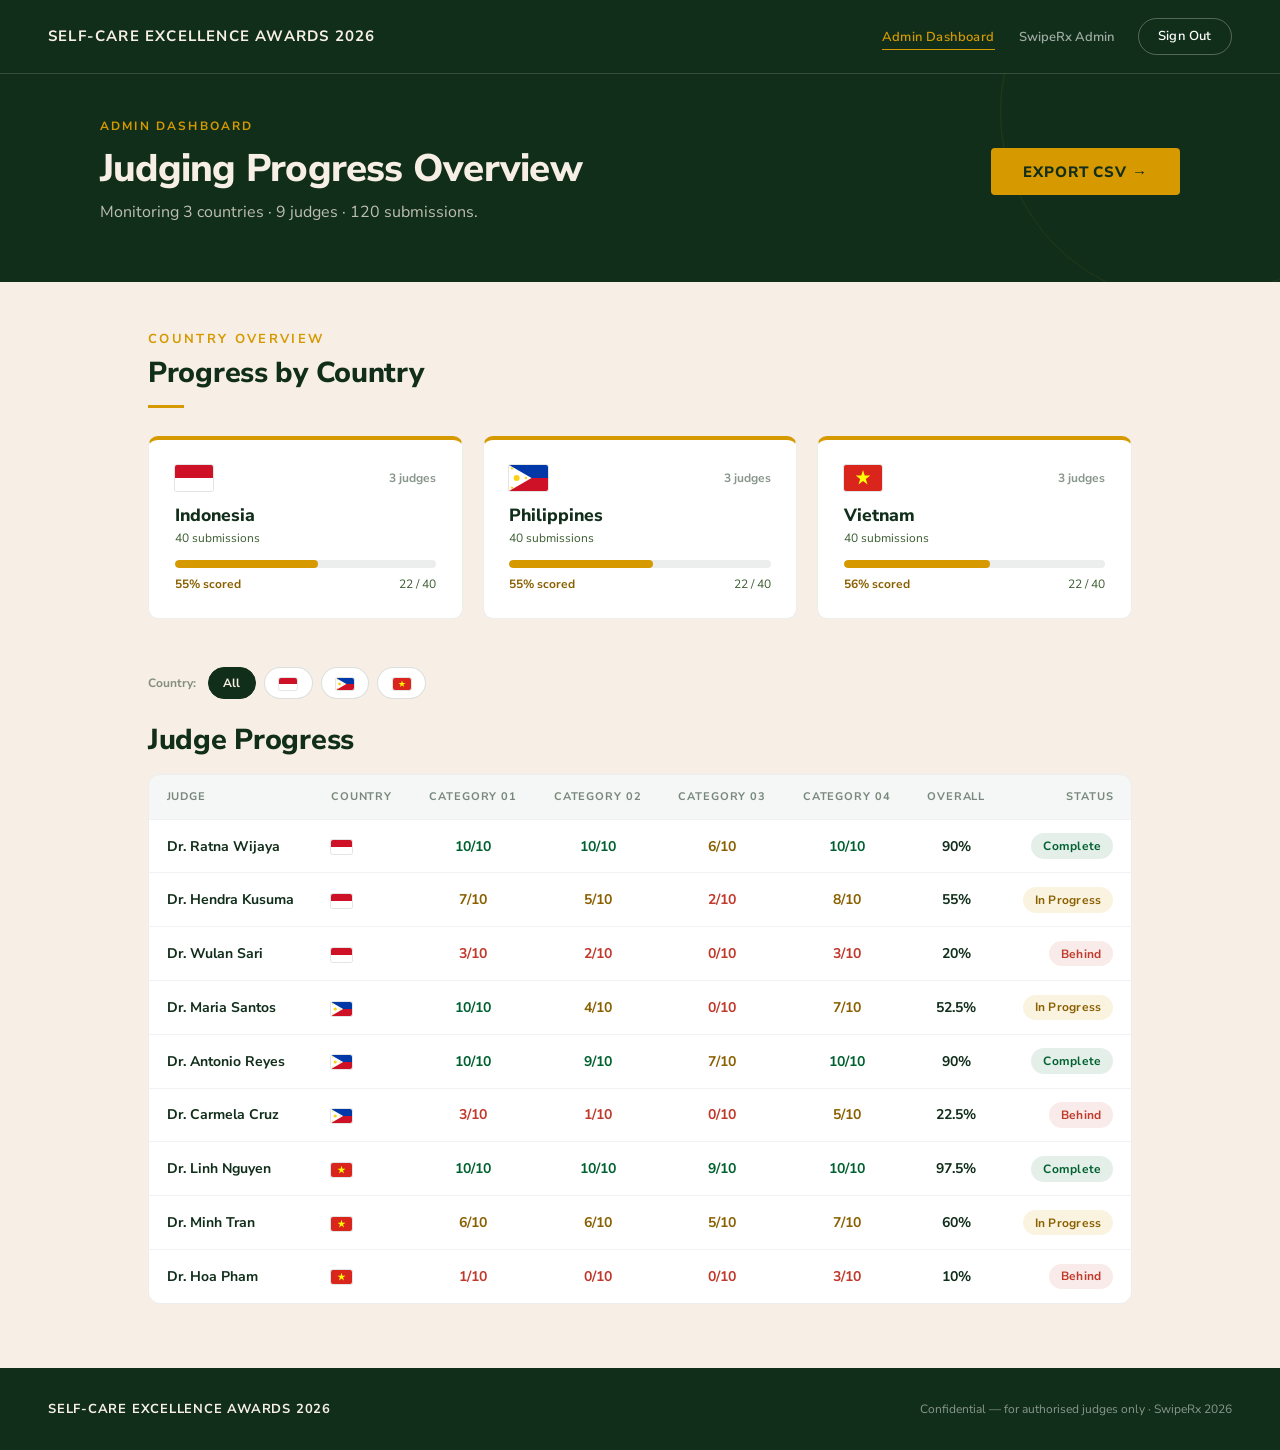
==== admin-dashboard.html @ a1e9dae6 "Initial commit" ====
<!DOCTYPE html>
<html lang="en">
<head>
<meta charset="UTF-8" />
<meta name="viewport" content="width=device-width, initial-scale=1.0" />
<title>Admin Dashboard | Self-Care Excellence Awards 2026</title>
<link href="https://fonts.googleapis.com/css2?family=Nunito+Sans:ital,opsz,wght@0,6..12,300;0,6..12,400;0,6..12,600;0,6..12,700;0,6..12,800;1,6..12,300;1,6..12,400&display=swap" rel="stylesheet">
<link rel="stylesheet" href="assets/css/style.css" />
<style>
  .country-summary-card .flag-row { display: flex; align-items: center; justify-content: space-between; margin-bottom: 0.75rem; }
  .country-summary-card .flag { font-size: 1.6rem; }
  .country-summary-card .judges { font-size: 12px; font-weight: 700; color: rgba(17,46,26,0.5); }
  .country-summary-card h3 { font-size: 1.1rem; font-weight: 800; color: var(--forest); margin-bottom: 0.2rem; }
  .country-summary-card .subs { font-size: 12px; color: var(--body-text); margin-bottom: 0.9rem; }
  .country-summary-card .stat-row { display: flex; justify-content: space-between; font-size: 12px; margin-top: 0.5rem; }
  .cat-cell { font-weight: 700; text-align: center; }
  .table-scroll-hint { display: none; font-size: 12px; font-weight: 700; color: var(--gold); margin-bottom: 0.6rem; }
  @media (max-width: 900px) {
    .table-scroll-hint { display: block; }
  }
</style>
</head>
<body>

<div id="sessionBanner" class="session-banner" style="display:none;">
  Session expired — please sign in again.
</div>

<!-- NAV -->
<nav id="top">
  <a href="admin-dashboard.html" class="nav-logo">Self-Care Excellence Awards 2026</a>
  <button class="nav-hamburger" aria-label="Toggle navigation" aria-expanded="false">
    <span></span><span></span><span></span>
  </button>
  <ul class="nav-links">
    <li><a href="admin-dashboard.html" class="active">Admin Dashboard</a></li>
    <li><span class="nav-meta">SwipeRx Admin</span></li>
    <li><a href="index.html" class="btn-outline-light">Sign Out</a></li>
  </ul>
</nav>

<!-- PAGE HERO -->
<section class="page-hero">
  <div class="page-hero-inner flex-between" style="flex-wrap:wrap; gap:1.5rem;">
    <div>
      <p class="page-hero-label">Admin Dashboard</p>
      <h1 class="page-hero-title">Judging Progress Overview</h1>
      <p class="page-hero-sub">Monitoring 3 countries · 9 judges · 120 submissions.</p>
    </div>
    <button id="exportCsvBtn" class="btn-primary">Export CSV →</button>
  </div>
</section>

<main class="page-body">
  <div class="container">

    <!-- Country summary cards -->
    <p class="section-label">Country Overview</p>
    <h2 class="section-title">Progress by Country</h2>
    <div class="section-divider"></div>

    <div class="grid-3" style="margin-bottom: 3rem;">
      <div class="card card-accent country-summary-card">
        <div class="flag-row">
          <span class="flag flag-icon flag-id"></span>
          <span class="judges">3 judges</span>
        </div>
        <h3>Indonesia</h3>
        <p class="subs">40 submissions</p>
        <div class="progress-track"><div class="progress-fill" style="width:55%; background:var(--gold);"></div></div>
        <div class="stat-row">
          <span style="color:#8a6000; font-weight:700;">55% scored</span>
          <span class="text-muted">22 / 40</span>
        </div>
      </div>

      <div class="card card-accent country-summary-card">
        <div class="flag-row">
          <span class="flag flag-icon flag-ph"></span>
          <span class="judges">3 judges</span>
        </div>
        <h3>Philippines</h3>
        <p class="subs">40 submissions</p>
        <div class="progress-track"><div class="progress-fill" style="width:55%; background:var(--gold);"></div></div>
        <div class="stat-row">
          <span style="color:#8a6000; font-weight:700;">55% scored</span>
          <span class="text-muted">22 / 40</span>
        </div>
      </div>

      <div class="card card-accent country-summary-card">
        <div class="flag-row">
          <span class="flag flag-icon flag-vn"></span>
          <span class="judges">3 judges</span>
        </div>
        <h3>Vietnam</h3>
        <p class="subs">40 submissions</p>
        <div class="progress-track"><div class="progress-fill" style="width:56%; background:var(--gold);"></div></div>
        <div class="stat-row">
          <span style="color:#8a6000; font-weight:700;">56% scored</span>
          <span class="text-muted">22 / 40</span>
        </div>
      </div>
    </div>

    <!-- Filters -->
    <div style="display:flex; flex-wrap:wrap; gap:2rem; margin-bottom:1.5rem;">
      <div class="filter-group" data-filter-group>
        <span class="filter-group-label">Country:</span>
        <button data-filter-chip class="filter-chip is-active">All</button>
        <button data-filter-chip class="filter-chip"><span class="flag-icon flag-id"></span></button>
        <button data-filter-chip class="filter-chip"><span class="flag-icon flag-ph"></span></button>
        <button data-filter-chip class="filter-chip"><span class="flag-icon flag-vn"></span></button>
      </div>
    </div>

    <!-- Judge progress table -->
    <h2 class="section-title" style="margin-bottom:1rem;">Judge Progress</h2>
    <p class="table-scroll-hint">Scroll table sideways to see all columns →</p>
    <div class="table-wrap">
      <table class="data-table" style="min-width:820px;">
        <thead>
          <tr>
            <th>Judge</th>
            <th>Country</th>
            <th style="text-align:center;">Category 01</th>
            <th style="text-align:center;">Category 02</th>
            <th style="text-align:center;">Category 03</th>
            <th style="text-align:center;">Category 04</th>
            <th style="text-align:center;">Overall</th>
            <th style="text-align:right;">Status</th>
          </tr>
        </thead>
        <tbody>
          <tr>
            <td style="font-weight:700;">Dr. Ratna Wijaya</td>
            <td><span class="flag-icon flag-id"></span></td>
            <td class="cat-cell" style="color:var(--forest-light);">10/10</td>
            <td class="cat-cell" style="color:var(--forest-light);">10/10</td>
            <td class="cat-cell" style="color:#8a6000;">6/10</td>
            <td class="cat-cell" style="color:var(--forest-light);">10/10</td>
            <td class="cat-cell">90%</td>
            <td style="text-align:right;"><span class="status-pill complete">Complete</span></td>
          </tr>
          <tr>
            <td style="font-weight:700;">Dr. Hendra Kusuma</td>
            <td><span class="flag-icon flag-id"></span></td>
            <td class="cat-cell" style="color:#8a6000;">7/10</td>
            <td class="cat-cell" style="color:#8a6000;">5/10</td>
            <td class="cat-cell" style="color:var(--error);">2/10</td>
            <td class="cat-cell" style="color:#8a6000;">8/10</td>
            <td class="cat-cell">55%</td>
            <td style="text-align:right;"><span class="status-pill progress">In Progress</span></td>
          </tr>
          <tr>
            <td style="font-weight:700;">Dr. Wulan Sari</td>
            <td><span class="flag-icon flag-id"></span></td>
            <td class="cat-cell" style="color:var(--error);">3/10</td>
            <td class="cat-cell" style="color:var(--error);">2/10</td>
            <td class="cat-cell" style="color:var(--error);">0/10</td>
            <td class="cat-cell" style="color:var(--error);">3/10</td>
            <td class="cat-cell">20%</td>
            <td style="text-align:right;"><span class="status-pill behind">Behind</span></td>
          </tr>
          <tr>
            <td style="font-weight:700;">Dr. Maria Santos</td>
            <td><span class="flag-icon flag-ph"></span></td>
            <td class="cat-cell" style="color:var(--forest-light);">10/10</td>
            <td class="cat-cell" style="color:#8a6000;">4/10</td>
            <td class="cat-cell" style="color:var(--error);">0/10</td>
            <td class="cat-cell" style="color:#8a6000;">7/10</td>
            <td class="cat-cell">52.5%</td>
            <td style="text-align:right;"><span class="status-pill progress">In Progress</span></td>
          </tr>
          <tr>
            <td style="font-weight:700;">Dr. Antonio Reyes</td>
            <td><span class="flag-icon flag-ph"></span></td>
            <td class="cat-cell" style="color:var(--forest-light);">10/10</td>
            <td class="cat-cell" style="color:var(--forest-light);">9/10</td>
            <td class="cat-cell" style="color:#8a6000;">7/10</td>
            <td class="cat-cell" style="color:var(--forest-light);">10/10</td>
            <td class="cat-cell">90%</td>
            <td style="text-align:right;"><span class="status-pill complete">Complete</span></td>
          </tr>
          <tr>
            <td style="font-weight:700;">Dr. Carmela Cruz</td>
            <td><span class="flag-icon flag-ph"></span></td>
            <td class="cat-cell" style="color:var(--error);">3/10</td>
            <td class="cat-cell" style="color:var(--error);">1/10</td>
            <td class="cat-cell" style="color:var(--error);">0/10</td>
            <td class="cat-cell" style="color:#8a6000;">5/10</td>
            <td class="cat-cell">22.5%</td>
            <td style="text-align:right;"><span class="status-pill behind">Behind</span></td>
          </tr>
          <tr>
            <td style="font-weight:700;">Dr. Linh Nguyen</td>
            <td><span class="flag-icon flag-vn"></span></td>
            <td class="cat-cell" style="color:var(--forest-light);">10/10</td>
            <td class="cat-cell" style="color:var(--forest-light);">10/10</td>
            <td class="cat-cell" style="color:var(--forest-light);">9/10</td>
            <td class="cat-cell" style="color:var(--forest-light);">10/10</td>
            <td class="cat-cell">97.5%</td>
            <td style="text-align:right;"><span class="status-pill complete">Complete</span></td>
          </tr>
          <tr>
            <td style="font-weight:700;">Dr. Minh Tran</td>
            <td><span class="flag-icon flag-vn"></span></td>
            <td class="cat-cell" style="color:#8a6000;">6/10</td>
            <td class="cat-cell" style="color:#8a6000;">6/10</td>
            <td class="cat-cell" style="color:#8a6000;">5/10</td>
            <td class="cat-cell" style="color:#8a6000;">7/10</td>
            <td class="cat-cell">60%</td>
            <td style="text-align:right;"><span class="status-pill progress">In Progress</span></td>
          </tr>
          <tr>
            <td style="font-weight:700;">Dr. Hoa Pham</td>
            <td><span class="flag-icon flag-vn"></span></td>
            <td class="cat-cell" style="color:var(--error);">1/10</td>
            <td class="cat-cell" style="color:var(--error);">0/10</td>
            <td class="cat-cell" style="color:var(--error);">0/10</td>
            <td class="cat-cell" style="color:var(--error);">3/10</td>
            <td class="cat-cell">10%</td>
            <td style="text-align:right;"><span class="status-pill behind">Behind</span></td>
          </tr>
        </tbody>
      </table>
    </div>
  </div>
</main>

<!-- Export toast -->
<div id="toast" class="toast">
  <span class="check">✓</span> CSV export downloaded.
</div>

<footer>
  <div class="footer-logo">Self-Care Excellence Awards 2026</div>
  <div class="footer-note">Confidential — for authorised judges only · SwipeRx 2026</div>
</footer>

<script src="assets/js/nav.js"></script>
<script src="assets/js/admin.js"></script>
</body>
</html>
---- assets/css/style.css ----
/* ==========================================================================
   Self-Care Excellence Awards 2026 — Judging Microsite
   Shared stylesheet — matches the World Pharmacists Day 2026 brand system
   (see PNG WDP ID reference site: Nunito Sans, forest/cream/gold palette)
   ========================================================================== */

*,
*::before,
*::after {
  box-sizing: border-box;
  margin: 0;
  padding: 0;
}

:root {
  --forest: #112E1A;
  --sage: #ffffff;
  --cream: #f7efe6;
  --gold: #d69900;
  --forest-light: #006130;
  --forest-mid: #003d1c;
  --body-text: #3a5c30;
  --error: #c0392b;
}

html {
  scroll-behavior: smooth;
}

body {
  font-family: 'Nunito Sans', sans-serif;
  background: var(--cream);
  color: var(--forest);
  overflow-x: hidden;
}

h1, h2, h3, h4 {
  font-family: 'Nunito Sans', sans-serif;
}

a {
  color: inherit;
}

/* ==========================================================================
   NAV
   ========================================================================== */

nav {
  position: fixed;
  top: 0;
  left: 0;
  right: 0;
  z-index: 100;
  display: flex;
  align-items: center;
  justify-content: space-between;
  flex-wrap: wrap;
  padding: 1.1rem 3rem;
  background: var(--forest);
  border-bottom: 0.5px solid rgba(255, 255, 255, 0.15);
}

.nav-logo {
  font-size: 15px;
  font-weight: 700;
  color: var(--cream);
  letter-spacing: 0.08em;
  text-transform: uppercase;
  text-decoration: none;
}

.nav-links {
  display: flex;
  align-items: center;
  gap: 1.5rem;
  list-style: none;
}

.nav-links a {
  font-size: 13px;
  font-weight: 600;
  color: var(--sage);
  text-decoration: none;
  letter-spacing: 0.03em;
  transition: color 0.2s;
  white-space: nowrap;
}

.nav-links a:hover {
  color: var(--gold);
}

.nav-links a.active {
  color: var(--gold);
  border-bottom: 1px solid var(--gold);
  padding-bottom: 3px;
}

.nav-meta {
  font-size: 13px;
  font-weight: 600;
  color: rgba(255, 255, 255, 0.6);
  white-space: nowrap;
}

.nav-pill {
  display: inline-flex;
  align-items: center;
  gap: 0.4rem;
  font-size: 13px;
  font-weight: 700;
  color: var(--cream);
  background: rgba(255, 255, 255, 0.08);
  border: 1px solid rgba(255, 255, 255, 0.15);
  padding: 0.4rem 0.9rem;
  border-radius: 100px;
  white-space: nowrap;
}

.nav-hamburger {
  display: none;
  flex-direction: column;
  gap: 5px;
  background: none;
  border: none;
  cursor: pointer;
  padding: 4px;
  z-index: 101;
}

.nav-hamburger span {
  display: block;
  width: 24px;
  height: 2px;
  background: var(--cream);
  border-radius: 2px;
  transition: transform 0.25s ease, opacity 0.25s ease;
}

nav.nav-open .nav-hamburger span:nth-child(1) {
  transform: translateY(7px) rotate(45deg);
}

nav.nav-open .nav-hamburger span:nth-child(2) {
  opacity: 0;
  transform: scaleX(0);
}

nav.nav-open .nav-hamburger span:nth-child(3) {
  transform: translateY(-7px) rotate(-45deg);
}

/* ==========================================================================
   SESSION BANNER
   ========================================================================== */

.session-banner {
  position: fixed;
  top: 0;
  left: 0;
  right: 0;
  z-index: 200;
  background: var(--error);
  color: #fff;
  text-align: center;
  font-size: 13px;
  font-weight: 700;
  padding: 0.6rem 1rem;
}

body.has-banner nav {
  top: 34px;
}

/* ==========================================================================
   PAGE HERO BAND (forest header for interior pages)
   ========================================================================== */

.page-hero {
  margin-top: 62px;
  background: var(--forest);
  padding: 3.5rem 3rem;
  position: relative;
  overflow: hidden;
}

.page-hero::before {
  content: '';
  position: absolute;
  top: -140px;
  right: -100px;
  width: 380px;
  height: 380px;
  border-radius: 50%;
  border: 1px solid rgba(214, 153, 0, 0.1);
  pointer-events: none;
}

.page-hero-inner {
  max-width: 1080px;
  margin: 0 auto;
  position: relative;
  z-index: 1;
}

.page-hero-label {
  font-size: 12px;
  font-weight: 700;
  letter-spacing: 0.18em;
  text-transform: uppercase;
  color: var(--gold);
  margin-bottom: 0.75rem;
}

.page-hero-title {
  font-size: clamp(1.6rem, 3.2vw, 2.4rem);
  font-weight: 800;
  color: var(--cream);
  letter-spacing: -0.02em;
  line-height: 1.2;
  margin-bottom: 0.5rem;
}

.page-hero-sub {
  font-size: 1rem;
  color: rgba(247, 239, 230, 0.75);
  max-width: 640px;
  line-height: 1.6;
}

/* ==========================================================================
   SHELL / CONTAINER
   ========================================================================== */

.container {
  max-width: 1080px;
  margin: 0 auto;
  padding: 0 3rem;
}

main.page-body {
  padding: 3rem 0 4rem;
}

.section-label {
  font-size: 13px;
  font-weight: 700;
  letter-spacing: 0.18em;
  text-transform: uppercase;
  color: var(--gold);
  margin-bottom: 0.5rem;
}

.section-title {
  font-size: clamp(1.35rem, 2.6vw, 1.8rem);
  font-weight: 800;
  color: var(--forest);
  letter-spacing: -0.01em;
  line-height: 1.2;
}

.section-divider {
  width: 36px;
  height: 3px;
  background: var(--gold);
  margin: 0.9rem 0 1.75rem;
}

/* ==========================================================================
   BUTTONS
   ========================================================================== */

.btn-primary {
  display: inline-flex;
  align-items: center;
  justify-content: center;
  gap: 0.5rem;
  background: var(--gold);
  color: var(--forest);
  font-family: 'Nunito Sans', sans-serif;
  font-size: 15px;
  font-weight: 800;
  letter-spacing: 0.06em;
  text-transform: uppercase;
  padding: 0.85rem 2rem;
  border-radius: 4px;
  border: none;
  text-decoration: none;
  cursor: pointer;
  transition: background 0.18s, transform 0.15s;
}

.btn-primary:hover {
  background: #e5a800;
  transform: translateY(-2px);
}

.btn-primary:disabled {
  opacity: 0.45;
  cursor: not-allowed;
  transform: none;
}

.btn-submit {
  display: inline-flex;
  align-items: center;
  justify-content: center;
  gap: 0.5rem;
  background: var(--forest);
  color: var(--sage);
  font-family: 'Nunito Sans', sans-serif;
  font-size: 15px;
  font-weight: 700;
  letter-spacing: 0.03em;
  padding: 0.85rem 2rem;
  border: none;
  border-radius: 8px;
  cursor: pointer;
  text-decoration: none;
  transition: background 0.2s, transform 0.15s;
}

.btn-submit:hover {
  background: var(--forest-light);
  transform: translateY(-1px);
}

.btn-submit:disabled {
  opacity: 0.45;
  cursor: not-allowed;
  transform: none;
  background: var(--forest);
}

.btn-outline {
  display: inline-flex;
  align-items: center;
  justify-content: center;
  gap: 0.5rem;
  background: transparent;
  color: var(--forest);
  font-family: 'Nunito Sans', sans-serif;
  font-size: 14px;
  font-weight: 700;
  padding: 0.8rem 1.6rem;
  border: 1.5px solid rgba(17, 46, 26, 0.2);
  border-radius: 8px;
  text-decoration: none;
  cursor: pointer;
  transition: border-color 0.18s, background 0.18s;
}

.btn-saved {
  display: inline-flex;
  align-items: center;
  justify-content: center;
  gap: 0.5rem;
  background: rgba(0, 97, 48, 0.1);
  color: var(--forest-light);
  font-family: 'Nunito Sans', sans-serif;
  font-size: 15px;
  font-weight: 800;
  padding: 0.85rem 2rem;
  border: 1.5px solid rgba(0, 97, 48, 0.3);
  border-radius: 8px;
  cursor: default;
}

[data-scoring-form] input:disabled,
[data-scoring-form] textarea:disabled {
  opacity: 0.55;
  cursor: not-allowed;
}

.btn-outline:hover {
  border-color: var(--forest);
  background: rgba(17, 46, 26, 0.04);
}

.btn-outline-light {
  display: inline-block;
  background: transparent;
  color: var(--cream);
  font-family: 'Nunito Sans', sans-serif;
  font-size: 13px;
  font-weight: 700;
  padding: 0.55rem 1.2rem;
  border-radius: 100px;
  text-decoration: none;
  border: 1px solid rgba(246, 239, 229, 0.3);
  transition: border-color 0.18s, background 0.18s;
}

.btn-outline-light:hover {
  border-color: rgba(246, 239, 229, 0.6);
  background: rgba(246, 239, 229, 0.06);
}

.btn-danger {
  display: inline-flex;
  align-items: center;
  justify-content: center;
  background: var(--error);
  color: #fff;
  font-family: 'Nunito Sans', sans-serif;
  font-size: 14px;
  font-weight: 700;
  padding: 0.8rem 1.6rem;
  border: none;
  border-radius: 8px;
  cursor: pointer;
  transition: background 0.18s;
}

.btn-danger:hover {
  background: #a5301f;
}

.btn-block {
  width: 100%;
}

/* ==========================================================================
   BADGES / PILLS
   ========================================================================== */

.badge-cat {
  display: inline-flex;
  align-items: center;
  gap: 0.35rem;
  font-size: 11px;
  font-weight: 800;
  letter-spacing: 0.1em;
  text-transform: uppercase;
  color: var(--forest);
  background: var(--gold);
  padding: 0.32rem 0.85rem;
  border-radius: 100px;
  white-space: nowrap;
}

.badge-cat.special {
  background: var(--forest);
  color: var(--cream);
}

.badge-entry {
  display: inline-flex;
  align-items: center;
  font-size: 11px;
  font-weight: 700;
  letter-spacing: 0.06em;
  text-transform: uppercase;
  color: var(--forest);
  background: rgba(17, 46, 26, 0.06);
  padding: 0.32rem 0.85rem;
  border-radius: 100px;
  white-space: nowrap;
}

.status-pill {
  display: inline-flex;
  align-items: center;
  gap: 0.45rem;
  font-size: 12px;
  font-weight: 700;
  letter-spacing: 0.02em;
  padding: 0.3rem 0.75rem;
  border-radius: 100px;
}

.status-dot {
  width: 8px;
  height: 8px;
  border-radius: 50%;
  display: inline-block;
  flex-shrink: 0;
}

.status-pill.complete { color: var(--forest-light); background: rgba(0, 97, 48, 0.1); }
.status-pill.complete .status-dot { background: var(--forest-light); }

.status-pill.progress { color: #8a6000; background: rgba(214, 153, 0, 0.12); }
.status-pill.progress .status-dot { background: var(--gold); }

.status-pill.behind { color: var(--error); background: rgba(192, 57, 43, 0.1); }
.status-pill.behind .status-dot { background: var(--error); }

.toggle-pill {
  display: inline-flex;
  align-items: center;
  gap: 0.4rem;
  padding: 0.3rem 0.85rem;
  border-radius: 100px;
  font-size: 12px;
  font-weight: 700;
}

.toggle-pill.is-yes {
  background: rgba(0, 97, 48, 0.1);
  color: var(--forest-light);
}

.toggle-pill.is-no {
  background: rgba(192, 57, 43, 0.1);
  color: var(--error);
}

/* ==========================================================================
   CARDS
   ========================================================================== */

.card {
  background: #fff;
  border: 1px solid rgba(17, 46, 26, 0.08);
  border-radius: 12px;
  padding: 1.6rem;
}

.card-accent {
  border-top: 4px solid var(--gold);
  border-radius: 10px;
}

.card-lift {
  opacity: 0;
  transform: translateY(16px);
  transition: opacity 0.45s ease, transform 0.45s ease, box-shadow 0.2s;
}

.card-lift.visible {
  opacity: 1;
  transform: translateY(0);
}

.card-lift:hover {
  box-shadow: 0 8px 28px rgba(17, 46, 26, 0.12);
}

/* ==========================================================================
   FORM FIELDS (matches contact-us.html)
   ========================================================================== */

.form-group {
  display: flex;
  flex-direction: column;
  gap: 0.4rem;
}

.form-group label {
  font-size: 13px;
  font-weight: 700;
  color: var(--forest);
  letter-spacing: 0.02em;
}

.form-group label .req {
  color: var(--gold);
  margin-left: 2px;
}

.form-group input,
.form-group select,
.form-group textarea {
  font-family: 'Nunito Sans', sans-serif;
  font-size: 14.5px;
  color: var(--forest);
  background: var(--cream);
  border: 1.5px solid rgba(17, 46, 26, 0.18);
  border-radius: 8px;
  padding: 0.7rem 1rem;
  outline: none;
  transition: border-color 0.2s, box-shadow 0.2s, background 0.2s;
  width: 100%;
}

.form-group input::placeholder,
.form-group textarea::placeholder {
  color: rgba(17, 46, 26, 0.35);
}

.form-group input:focus,
.form-group select:focus,
.form-group textarea:focus {
  border-color: var(--gold);
  box-shadow: 0 0 0 3px rgba(214, 153, 0, 0.15);
  background: #fff;
}

.form-group textarea {
  resize: vertical;
  min-height: 110px;
}

.form-group textarea.field-invalid {
  border-color: var(--error);
  background: rgba(192, 57, 43, 0.04);
}

.form-hint-error {
  font-size: 12px;
  color: var(--error);
  font-weight: 600;
}

/* ==========================================================================
   RANGE SLIDER (score inputs)
   ========================================================================== */

input[type="range"] {
  -webkit-appearance: none;
  appearance: none;
  width: 100%;
  height: 6px;
  border-radius: 999px;
  background: rgba(17, 46, 26, 0.08);
  outline: none;
}

input[type="range"].slider-fill {
  background: linear-gradient(
    to right,
    var(--gold) 0%,
    var(--gold) var(--fill, 50%),
    rgba(17, 46, 26, 0.08) var(--fill, 50%),
    rgba(17, 46, 26, 0.08) 100%
  );
}

input[type="range"]::-webkit-slider-thumb {
  -webkit-appearance: none;
  appearance: none;
  width: 20px;
  height: 20px;
  border-radius: 50%;
  background: var(--gold);
  border: 3px solid #fff;
  box-shadow: 0 1px 4px rgba(17, 46, 26, 0.3);
  cursor: pointer;
  transition: transform 0.15s ease, background 0.15s ease;
}

input[type="range"]::-webkit-slider-thumb:hover {
  background: #e5a800;
  transform: scale(1.1);
}

input[type="range"]::-moz-range-thumb {
  width: 20px;
  height: 20px;
  border-radius: 50%;
  background: var(--gold);
  border: 3px solid #fff;
  box-shadow: 0 1px 4px rgba(17, 46, 26, 0.3);
  cursor: pointer;
}

input[type="range"]::-moz-range-track {
  height: 6px;
  border-radius: 999px;
  background: rgba(17, 46, 26, 0.08);
}

.score-number {
  font-family: 'Nunito Sans', sans-serif;
  width: 56px;
  flex-shrink: 0;
  text-align: center;
  font-size: 14.5px;
  color: var(--forest);
  background: var(--cream);
  border: 1.5px solid rgba(17, 46, 26, 0.18);
  border-radius: 8px;
  padding: 0.5rem 0.4rem;
  outline: none;
  transition: border-color 0.2s, box-shadow 0.2s, background 0.2s;
}

.score-number:focus {
  border-color: var(--gold);
  box-shadow: 0 0 0 3px rgba(214, 153, 0, 0.15);
  background: #fff;
}

/* ==========================================================================
   PROGRESS BAR
   ========================================================================== */

.progress-track {
  width: 100%;
  height: 8px;
  border-radius: 999px;
  background: rgba(17, 46, 26, 0.08);
  overflow: hidden;
}

.progress-fill {
  height: 100%;
  border-radius: 999px;
  transition: width 0.4s ease;
}

/* ==========================================================================
   TABLE
   ========================================================================== */

.table-wrap {
  overflow-x: auto;
  border: 1px solid rgba(17, 46, 26, 0.08);
  border-radius: 12px;
  background: #fff;
}

table.data-table {
  width: 100%;
  border-collapse: collapse;
  font-size: 14px;
}

table.data-table thead {
  background: rgba(17, 46, 26, 0.04);
}

table.data-table th {
  text-align: left;
  font-size: 11px;
  font-weight: 700;
  letter-spacing: 0.08em;
  text-transform: uppercase;
  color: rgba(17, 46, 26, 0.55);
  padding: 0.9rem 1.1rem;
  white-space: nowrap;
}

table.data-table td {
  padding: 0.85rem 1.1rem;
  border-top: 1px solid rgba(17, 46, 26, 0.06);
  color: var(--forest);
}

table.data-table tbody tr:hover {
  background: rgba(214, 153, 0, 0.05);
}

.font-mono-code {
  font-family: 'Courier New', monospace;
  letter-spacing: 0.02em;
}

.text-muted {
  color: var(--body-text);
}

/* ==========================================================================
   MODAL
   ========================================================================== */

.modal-backdrop {
  position: fixed;
  inset: 0;
  z-index: 300;
  background: rgba(17, 46, 26, 0.6);
  display: none;
  align-items: center;
  justify-content: center;
  padding: 1rem;
}

.modal-backdrop.open {
  display: flex;
}

.modal-panel {
  background: #fff;
  border-radius: 16px;
  padding: 2rem;
  max-width: 400px;
  width: 100%;
  box-shadow: 0 4px 32px rgba(17, 46, 26, 0.2);
  animation: modal-in 0.18s ease;
}

@keyframes modal-in {
  from { opacity: 0; transform: translateY(8px) scale(0.98); }
  to { opacity: 1; transform: translateY(0) scale(1); }
}

.modal-panel h3 {
  font-size: 1.15rem;
  font-weight: 800;
  color: var(--forest);
  margin-bottom: 0.5rem;
}

.modal-panel p {
  font-size: 0.95rem;
  color: var(--body-text);
  line-height: 1.6;
  margin-bottom: 1.5rem;
}

.modal-actions {
  display: flex;
  gap: 0.75rem;
  justify-content: flex-end;
}

/* ==========================================================================
   TOAST
   ========================================================================== */

.toast {
  position: fixed;
  bottom: 1.5rem;
  right: 1.5rem;
  z-index: 300;
  display: none;
  align-items: center;
  gap: 0.6rem;
  background: var(--forest);
  color: var(--cream);
  font-size: 14px;
  font-weight: 700;
  padding: 0.85rem 1.4rem;
  border-radius: 100px;
  box-shadow: 0 4px 20px rgba(17, 46, 26, 0.35);
  animation: toast-in 0.25s ease;
}

.toast.open {
  display: inline-flex;
}

.toast .check {
  color: var(--gold);
}

@keyframes toast-in {
  from { opacity: 0; transform: translateY(12px); }
  to { opacity: 1; transform: translateY(0); }
}

/* ==========================================================================
   NOTICE BANNERS (anonymisation / unblinding)
   ========================================================================== */

.notice {
  border-radius: 8px;
  padding: 0.9rem 1.1rem;
  font-size: 13px;
  line-height: 1.6;
  display: flex;
  align-items: flex-start;
  gap: 0.6rem;
}

.notice-gold {
  background: rgba(214, 153, 0, 0.1);
  color: #7a5c00;
  border-left: 3px solid var(--gold);
}

/* ==========================================================================
   FILTER CHIPS (admin dashboard)
   ========================================================================== */

.filter-group {
  display: flex;
  align-items: center;
  flex-wrap: wrap;
  gap: 0.5rem;
}

.filter-group-label {
  font-size: 12px;
  font-weight: 700;
  color: rgba(17, 46, 26, 0.5);
  margin-right: 0.25rem;
}

.filter-chip {
  font-family: 'Nunito Sans', sans-serif;
  font-size: 12px;
  font-weight: 700;
  padding: 0.45rem 0.9rem;
  border-radius: 100px;
  border: 1.5px solid rgba(17, 46, 26, 0.15);
  background: #fff;
  color: var(--forest);
  cursor: pointer;
  transition: all 0.15s;
}

.filter-chip:hover {
  border-color: var(--gold);
}

.filter-chip.is-active {
  background: var(--forest);
  color: var(--cream);
  border-color: var(--forest);
}

/* ==========================================================================
   AUTH CARD (login pages)
   ========================================================================== */

.auth-section {
  padding: 4rem 2rem;
}

.auth-wrap {
  max-width: 420px;
  margin: 0 auto;
  background: #fff;
  border-radius: 16px;
  overflow: hidden;
  box-shadow: 0 4px 32px rgba(17, 46, 26, 0.1);
}

.auth-banner {
  background: var(--forest);
  color: var(--cream);
  text-align: center;
  padding: 2.2rem 2rem;
}

.auth-banner .flag {
  font-size: 2.6rem;
  margin-bottom: 0.5rem;
}

.auth-banner h1 {
  font-size: 1.3rem;
  font-weight: 800;
  letter-spacing: -0.01em;
}

.auth-banner p {
  font-size: 13px;
  color: rgba(247, 239, 230, 0.7);
  margin-top: 0.3rem;
}

.auth-form {
  padding: 2rem;
  display: flex;
  flex-direction: column;
  gap: 1.25rem;
}

.auth-note {
  font-size: 12px;
  text-align: center;
  color: rgba(17, 46, 26, 0.5);
}

/* ==========================================================================
   SCORING GUIDE (scoring pages)
   ========================================================================== */

.scoring-guide {
  background: rgba(17, 46, 26, 0.03);
  border: 1px solid rgba(17, 46, 26, 0.08);
  border-radius: 8px;
  padding: 0.9rem 1.1rem;
  margin-bottom: 1.6rem;
}

.scoring-guide .guide-title {
  font-size: 11px;
  font-weight: 800;
  letter-spacing: 0.08em;
  text-transform: uppercase;
  color: var(--gold);
  margin-bottom: 0.5rem;
}

.scoring-guide-row {
  display: flex;
  align-items: baseline;
  gap: 0.65rem;
  padding: 0.3rem 0;
  border-top: 1px solid rgba(17, 46, 26, 0.05);
}

.scoring-guide-row:first-of-type {
  border-top: none;
}

.scoring-guide-row .range {
  flex-shrink: 0;
  min-width: 34px;
  text-align: center;
  font-size: 12px;
  font-weight: 800;
  color: var(--forest);
  padding: 0.15rem 0.5rem;
  border-radius: 100px;
}

.scoring-guide-row .desc {
  font-size: 12.5px;
  color: var(--body-text);
  line-height: 1.5;
}

/* Colour scale: red (lowest) through to green (perfect 10) */
.scoring-guide-row:nth-of-type(1) .range {
  color: var(--error);
  background: rgba(192, 57, 43, 0.12);
}

.scoring-guide-row:nth-of-type(2) .range {
  color: #b0650a;
  background: rgba(224, 134, 10, 0.14);
}

.scoring-guide-row:nth-of-type(3) .range {
  color: #6b8f1a;
  background: rgba(139, 181, 47, 0.18);
}

.scoring-guide-row.exceptional .range {
  color: var(--forest-light);
  background: rgba(0, 97, 48, 0.16);
}

.scoring-guide-row.exceptional .desc {
  color: var(--forest-light);
  font-weight: 600;
}

.scoring-guide.horizontal {
  display: flex;
  align-items: center;
  flex-wrap: wrap;
  column-gap: 1.75rem;
  row-gap: 0.5rem;
  margin-bottom: 2rem;
}

.scoring-guide.horizontal .guide-title {
  margin-bottom: 0;
  flex-shrink: 0;
}

.scoring-guide.horizontal .scoring-guide-row {
  border-top: none;
  padding: 0;
  gap: 0.4rem;
}

/* ==========================================================================
   REMINDER BOX (login pages)
   ========================================================================== */

.reminder-box {
  background: rgba(214, 153, 0, 0.08);
  border: 1px solid rgba(214, 153, 0, 0.25);
  border-radius: 8px;
  padding: 1rem 1.1rem;
}

.reminder-box .reminder-title {
  display: flex;
  align-items: center;
  gap: 0.4rem;
  font-size: 12px;
  font-weight: 800;
  letter-spacing: 0.06em;
  text-transform: uppercase;
  color: #7a5c00;
  margin-bottom: 0.7rem;
}

.reminder-box ul {
  list-style: none;
  display: flex;
  flex-direction: column;
  gap: 0.5rem;
}

.reminder-box li {
  position: relative;
  padding-left: 1.1rem;
  font-size: 12.5px;
  color: var(--body-text);
  line-height: 1.5;
}

.reminder-box li::before {
  content: '•';
  position: absolute;
  left: 0;
  color: var(--gold);
  font-weight: 800;
}

/* ==========================================================================
   FOOTER
   ========================================================================== */

footer {
  background: var(--forest);
  padding: 2rem 3rem;
  display: flex;
  align-items: center;
  justify-content: space-between;
  flex-wrap: wrap;
  gap: 0.5rem;
}

.footer-logo {
  font-size: 13px;
  font-weight: 700;
  color: var(--cream);
  letter-spacing: 0.06em;
  text-transform: uppercase;
}

.footer-note {
  font-size: 12px;
  color: rgba(255, 255, 255, 0.5);
}

.hidden {
  display: none !important;
}

/* Flag icons (SVG, not emoji — emoji flags render as letter codes on Windows) */
.flag-icon {
  display: inline-block;
  width: 1.5em;
  height: 1em;
  vertical-align: middle;
  border-radius: 2px;
  background-size: cover;
  background-position: center;
  background-repeat: no-repeat;
  box-shadow: 0 0 0 1px rgba(17, 46, 26, 0.12);
  flex-shrink: 0;
}

.flag-icon.flag-id {
  background-image: url("data:image/svg+xml,%3Csvg%20xmlns='http://www.w3.org/2000/svg'%20viewBox='0%200%203%202'%3E%3Crect%20width='3'%20height='1'%20fill='%23CE1126'/%3E%3Crect%20y='1'%20width='3'%20height='1'%20fill='%23FFFFFF'/%3E%3C/svg%3E");
}

.flag-icon.flag-ph {
  background-image: url("data:image/svg+xml,%3Csvg%20xmlns='http://www.w3.org/2000/svg'%20viewBox='0%200%2030%2020'%3E%3Crect%20width='30'%20height='10'%20fill='%230038A8'/%3E%3Crect%20y='10'%20width='30'%20height='10'%20fill='%23CE1126'/%3E%3Cpolygon%20points='0,0%200,20%2017.3,10'%20fill='%23FFFFFF'/%3E%3Ccircle%20cx='6'%20cy='10'%20r='2.3'%20fill='%23FCD116'/%3E%3Ccircle%20cx='2.5'%20cy='2.7'%20r='0.9'%20fill='%23FCD116'/%3E%3Ccircle%20cx='2.5'%20cy='17.3'%20r='0.9'%20fill='%23FCD116'/%3E%3Ccircle%20cx='13'%20cy='10'%20r='0.9'%20fill='%23FCD116'/%3E%3C/svg%3E");
}

.flag-icon.flag-vn {
  background-image: url("data:image/svg+xml,%3Csvg%20xmlns='http://www.w3.org/2000/svg'%20viewBox='0%200%2030%2020'%3E%3Crect%20width='30'%20height='20'%20fill='%23DA251D'/%3E%3Cpolygon%20points='15,4%2016.34,8.16%2020.71,8.15%2017.17,10.70%2018.53,14.85%2015,12.28%2011.47,14.85%2012.83,10.70%209.29,8.15%2013.66,8.16'%20fill='%23FFFF00'/%3E%3C/svg%3E");
}

/* ==========================================================================
   UTILITY LAYOUT
   ========================================================================== */

.grid-2 {
  display: grid;
  grid-template-columns: 1fr 1fr;
  gap: 2rem;
}

.grid-3 {
  display: grid;
  grid-template-columns: repeat(3, 1fr);
  gap: 1.25rem;
}

.grid-4 {
  display: grid;
  grid-template-columns: repeat(4, 1fr);
  gap: 1.25rem;
}

.flex-between {
  display: flex;
  align-items: center;
  justify-content: space-between;
  gap: 1rem;
}

.sticky-col {
  position: sticky;
  top: 90px;
  align-self: start;
}

/* ==========================================================================
   RESPONSIVE
   ========================================================================== */

@media (max-width: 900px) {
  nav {
    padding: 1rem 1.5rem;
  }

  .nav-hamburger {
    display: flex;
  }

  .nav-links {
    display: none;
    flex-direction: column;
    align-items: flex-start;
    width: calc(100% + 3rem);
    margin: 0.5rem -1.5rem -1rem;
    gap: 0;
    order: 3;
    border-top: 1px solid rgba(255, 255, 255, 0.12);
  }

  nav.nav-open .nav-links {
    display: flex;
  }

  .nav-links li {
    width: 100%;
    border-bottom: 1px solid rgba(255, 255, 255, 0.08);
  }

  .nav-links a,
  .nav-links .nav-meta,
  .nav-links .nav-pill,
  .nav-links .btn-outline-light {
    display: block;
    width: 100%;
    padding: 0.9rem 1.5rem;
    font-size: 14px;
    white-space: normal;
    border-radius: 0;
    box-sizing: border-box;
  }

  .nav-logo {
    font-size: 13px;
  }

  .container {
    padding: 0 1.5rem;
  }

  .page-hero {
    padding: 2.5rem 1.5rem;
  }

  .grid-2,
  .grid-3,
  .grid-4 {
    grid-template-columns: 1fr;
  }

  .sticky-col {
    position: static;
  }

  footer {
    flex-direction: column;
    text-align: center;
    padding: 1.5rem;
  }
}
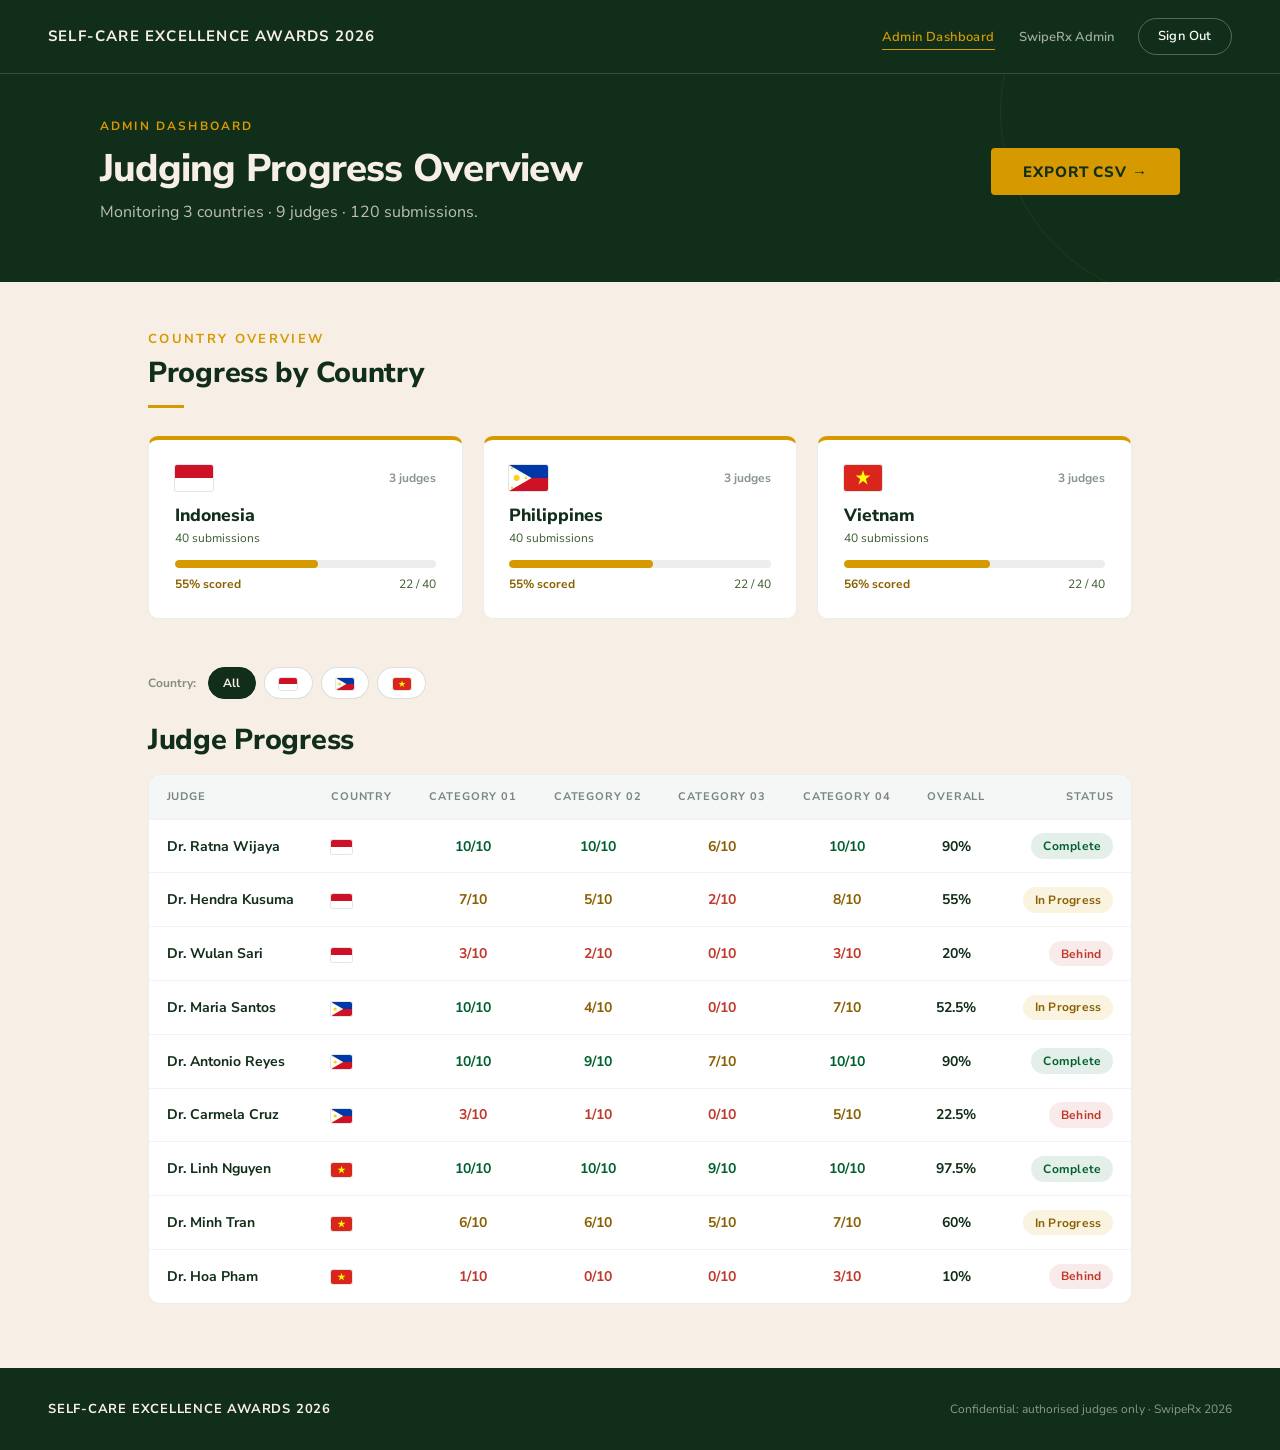
==== commit a7b696de: "Bug fixing for language per judge" ====
--- a/admin-dashboard.html
+++ b/admin-dashboard.html
@@ -23,7 +23,7 @@
 <body>
 
 <div id="sessionBanner" class="session-banner" style="display:none;">
-  Session expired — please sign in again.
+  Session expired. Please sign in again.
 </div>
 
 <!-- NAV -->
@@ -107,10 +107,10 @@
     <div style="display:flex; flex-wrap:wrap; gap:2rem; margin-bottom:1.5rem;">
       <div class="filter-group" data-filter-group>
         <span class="filter-group-label">Country:</span>
-        <button data-filter-chip class="filter-chip is-active">All</button>
-        <button data-filter-chip class="filter-chip"><span class="flag-icon flag-id"></span></button>
-        <button data-filter-chip class="filter-chip"><span class="flag-icon flag-ph"></span></button>
-        <button data-filter-chip class="filter-chip"><span class="flag-icon flag-vn"></span></button>
+        <button data-filter-chip data-filter-value="all" class="filter-chip is-active">All</button>
+        <button data-filter-chip data-filter-value="ID" class="filter-chip"><span class="flag-icon flag-id"></span></button>
+        <button data-filter-chip data-filter-value="PH" class="filter-chip"><span class="flag-icon flag-ph"></span></button>
+        <button data-filter-chip data-filter-value="VN" class="filter-chip"><span class="flag-icon flag-vn"></span></button>
       </div>
     </div>
 
@@ -118,7 +118,7 @@
     <h2 class="section-title" style="margin-bottom:1rem;">Judge Progress</h2>
     <p class="table-scroll-hint">Scroll table sideways to see all columns →</p>
     <div class="table-wrap">
-      <table class="data-table" style="min-width:820px;">
+      <table class="data-table" data-judge-table style="min-width:820px;">
         <thead>
           <tr>
             <th>Judge</th>
@@ -132,7 +132,7 @@
           </tr>
         </thead>
         <tbody>
-          <tr>
+          <tr data-country="ID">
             <td style="font-weight:700;">Dr. Ratna Wijaya</td>
             <td><span class="flag-icon flag-id"></span></td>
             <td class="cat-cell" style="color:var(--forest-light);">10/10</td>
@@ -142,7 +142,7 @@
             <td class="cat-cell">90%</td>
             <td style="text-align:right;"><span class="status-pill complete">Complete</span></td>
           </tr>
-          <tr>
+          <tr data-country="ID">
             <td style="font-weight:700;">Dr. Hendra Kusuma</td>
             <td><span class="flag-icon flag-id"></span></td>
             <td class="cat-cell" style="color:#8a6000;">7/10</td>
@@ -152,7 +152,7 @@
             <td class="cat-cell">55%</td>
             <td style="text-align:right;"><span class="status-pill progress">In Progress</span></td>
           </tr>
-          <tr>
+          <tr data-country="ID">
             <td style="font-weight:700;">Dr. Wulan Sari</td>
             <td><span class="flag-icon flag-id"></span></td>
             <td class="cat-cell" style="color:var(--error);">3/10</td>
@@ -162,7 +162,7 @@
             <td class="cat-cell">20%</td>
             <td style="text-align:right;"><span class="status-pill behind">Behind</span></td>
           </tr>
-          <tr>
+          <tr data-country="PH">
             <td style="font-weight:700;">Dr. Maria Santos</td>
             <td><span class="flag-icon flag-ph"></span></td>
             <td class="cat-cell" style="color:var(--forest-light);">10/10</td>
@@ -172,7 +172,7 @@
             <td class="cat-cell">52.5%</td>
             <td style="text-align:right;"><span class="status-pill progress">In Progress</span></td>
           </tr>
-          <tr>
+          <tr data-country="PH">
             <td style="font-weight:700;">Dr. Antonio Reyes</td>
             <td><span class="flag-icon flag-ph"></span></td>
             <td class="cat-cell" style="color:var(--forest-light);">10/10</td>
@@ -182,7 +182,7 @@
             <td class="cat-cell">90%</td>
             <td style="text-align:right;"><span class="status-pill complete">Complete</span></td>
           </tr>
-          <tr>
+          <tr data-country="PH">
             <td style="font-weight:700;">Dr. Carmela Cruz</td>
             <td><span class="flag-icon flag-ph"></span></td>
             <td class="cat-cell" style="color:var(--error);">3/10</td>
@@ -192,7 +192,7 @@
             <td class="cat-cell">22.5%</td>
             <td style="text-align:right;"><span class="status-pill behind">Behind</span></td>
           </tr>
-          <tr>
+          <tr data-country="VN">
             <td style="font-weight:700;">Dr. Linh Nguyen</td>
             <td><span class="flag-icon flag-vn"></span></td>
             <td class="cat-cell" style="color:var(--forest-light);">10/10</td>
@@ -202,7 +202,7 @@
             <td class="cat-cell">97.5%</td>
             <td style="text-align:right;"><span class="status-pill complete">Complete</span></td>
           </tr>
-          <tr>
+          <tr data-country="VN">
             <td style="font-weight:700;">Dr. Minh Tran</td>
             <td><span class="flag-icon flag-vn"></span></td>
             <td class="cat-cell" style="color:#8a6000;">6/10</td>
@@ -212,7 +212,7 @@
             <td class="cat-cell">60%</td>
             <td style="text-align:right;"><span class="status-pill progress">In Progress</span></td>
           </tr>
-          <tr>
+          <tr data-country="VN">
             <td style="font-weight:700;">Dr. Hoa Pham</td>
             <td><span class="flag-icon flag-vn"></span></td>
             <td class="cat-cell" style="color:var(--error);">1/10</td>
@@ -235,7 +235,7 @@
 
 <footer>
   <div class="footer-logo">Self-Care Excellence Awards 2026</div>
-  <div class="footer-note">Confidential — for authorised judges only · SwipeRx 2026</div>
+  <div class="footer-note">Confidential: authorised judges only · SwipeRx 2026</div>
 </footer>
 
 <script src="assets/js/nav.js"></script>
--- a/assets/css/style.css
+++ b/assets/css/style.css
@@ -1,6 +1,6 @@
 /* ==========================================================================
-   Self-Care Excellence Awards 2026 — Judging Microsite
-   Shared stylesheet — matches the World Pharmacists Day 2026 brand system
+   Self-Care Excellence Awards 2026 - Judging Microsite
+   Shared stylesheet - matches the World Pharmacists Day 2026 brand system
    (see PNG WDP ID reference site: Nunito Sans, forest/cream/gold palette)
    ========================================================================== */
 
@@ -1129,7 +1129,7 @@
   display: none !important;
 }
 
-/* Flag icons (SVG, not emoji — emoji flags render as letter codes on Windows) */
+/* Flag icons (SVG, not emoji; emoji flags render as letter codes on Windows) */
 .flag-icon {
   display: inline-block;
   width: 1.5em;
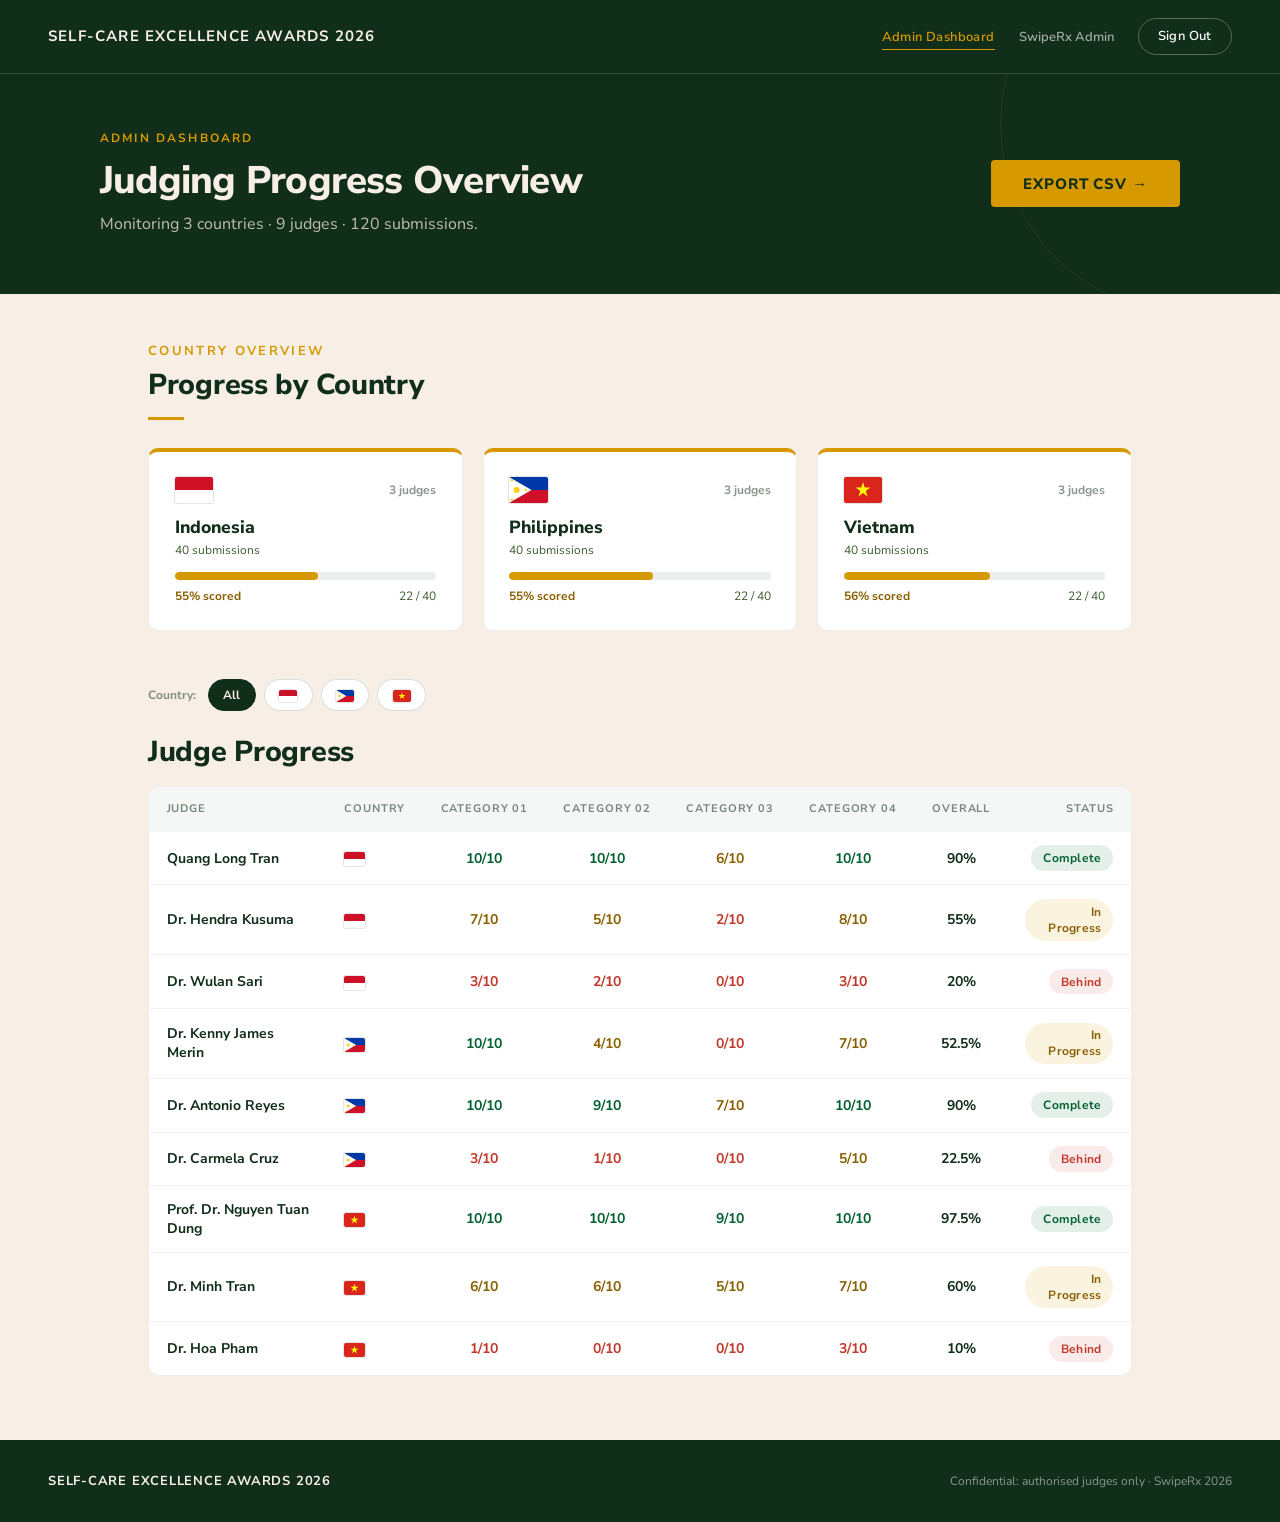
==== commit b56efdbf: "Update real name judge" ====
--- a/admin-dashboard.html
+++ b/admin-dashboard.html
@@ -133,7 +133,7 @@
         </thead>
         <tbody>
           <tr data-country="ID">
-            <td style="font-weight:700;">Dr. Ratna Wijaya</td>
+            <td style="font-weight:700;">Quang Long Tran</td>
             <td><span class="flag-icon flag-id"></span></td>
             <td class="cat-cell" style="color:var(--forest-light);">10/10</td>
             <td class="cat-cell" style="color:var(--forest-light);">10/10</td>
@@ -163,7 +163,7 @@
             <td style="text-align:right;"><span class="status-pill behind">Behind</span></td>
           </tr>
           <tr data-country="PH">
-            <td style="font-weight:700;">Dr. Maria Santos</td>
+            <td style="font-weight:700;">Dr. Kenny James Merin</td>
             <td><span class="flag-icon flag-ph"></span></td>
             <td class="cat-cell" style="color:var(--forest-light);">10/10</td>
             <td class="cat-cell" style="color:#8a6000;">4/10</td>
@@ -193,7 +193,7 @@
             <td style="text-align:right;"><span class="status-pill behind">Behind</span></td>
           </tr>
           <tr data-country="VN">
-            <td style="font-weight:700;">Dr. Linh Nguyen</td>
+            <td style="font-weight:700;">Prof. Dr. Nguyen Tuan Dung</td>
             <td><span class="flag-icon flag-vn"></span></td>
             <td class="cat-cell" style="color:var(--forest-light);">10/10</td>
             <td class="cat-cell" style="color:var(--forest-light);">10/10</td>
--- a/assets/css/style.css
+++ b/assets/css/style.css
@@ -178,7 +178,10 @@
    ========================================================================== */
 
 .page-hero {
-  margin-top: 62px;
+  /* Matches the fixed nav's actual rendered height at this width (nav-links
+     row makes it taller than the collapsed mobile nav below) so the hero
+     starts exactly where the nav ends - no gap, no overlap. */
+  margin-top: 74px;
   background: var(--forest);
   padding: 3.5rem 3rem;
   position: relative;
@@ -1125,6 +1128,15 @@
   color: rgba(255, 255, 255, 0.5);
 }
 
+.footer-disclaimer {
+  flex-basis: 100%;
+  font-size: 11px;
+  line-height: 1.5;
+  color: rgba(255, 255, 255, 0.55);
+  text-align: center;
+  margin-top: 0.5rem;
+}
+
 .hidden {
   display: none !important;
 }
@@ -1245,6 +1257,9 @@
   }
 
   .page-hero {
+    /* Nav collapses to just the logo + hamburger row below 900px, so it's
+       shorter than the desktop nav-links row - match that here too. */
+    margin-top: 57px;
     padding: 2.5rem 1.5rem;
   }
 
@@ -1254,6 +1269,17 @@
     grid-template-columns: 1fr;
   }
 
+  /* Grid items default to min-width: auto, which stops the single mobile
+     column from shrinking below the widest unbreakable child (e.g. a long
+     URL) and pushes the whole card off-screen. Letting them shrink to 0
+     means overflow-wrap/word-break on the actual long content (below) is
+     what decides wrapping, instead of the grid track forcing extra width. */
+  .grid-2 > *,
+  .grid-3 > *,
+  .grid-4 > * {
+    min-width: 0;
+  }
+
   .sticky-col {
     position: static;
   }
